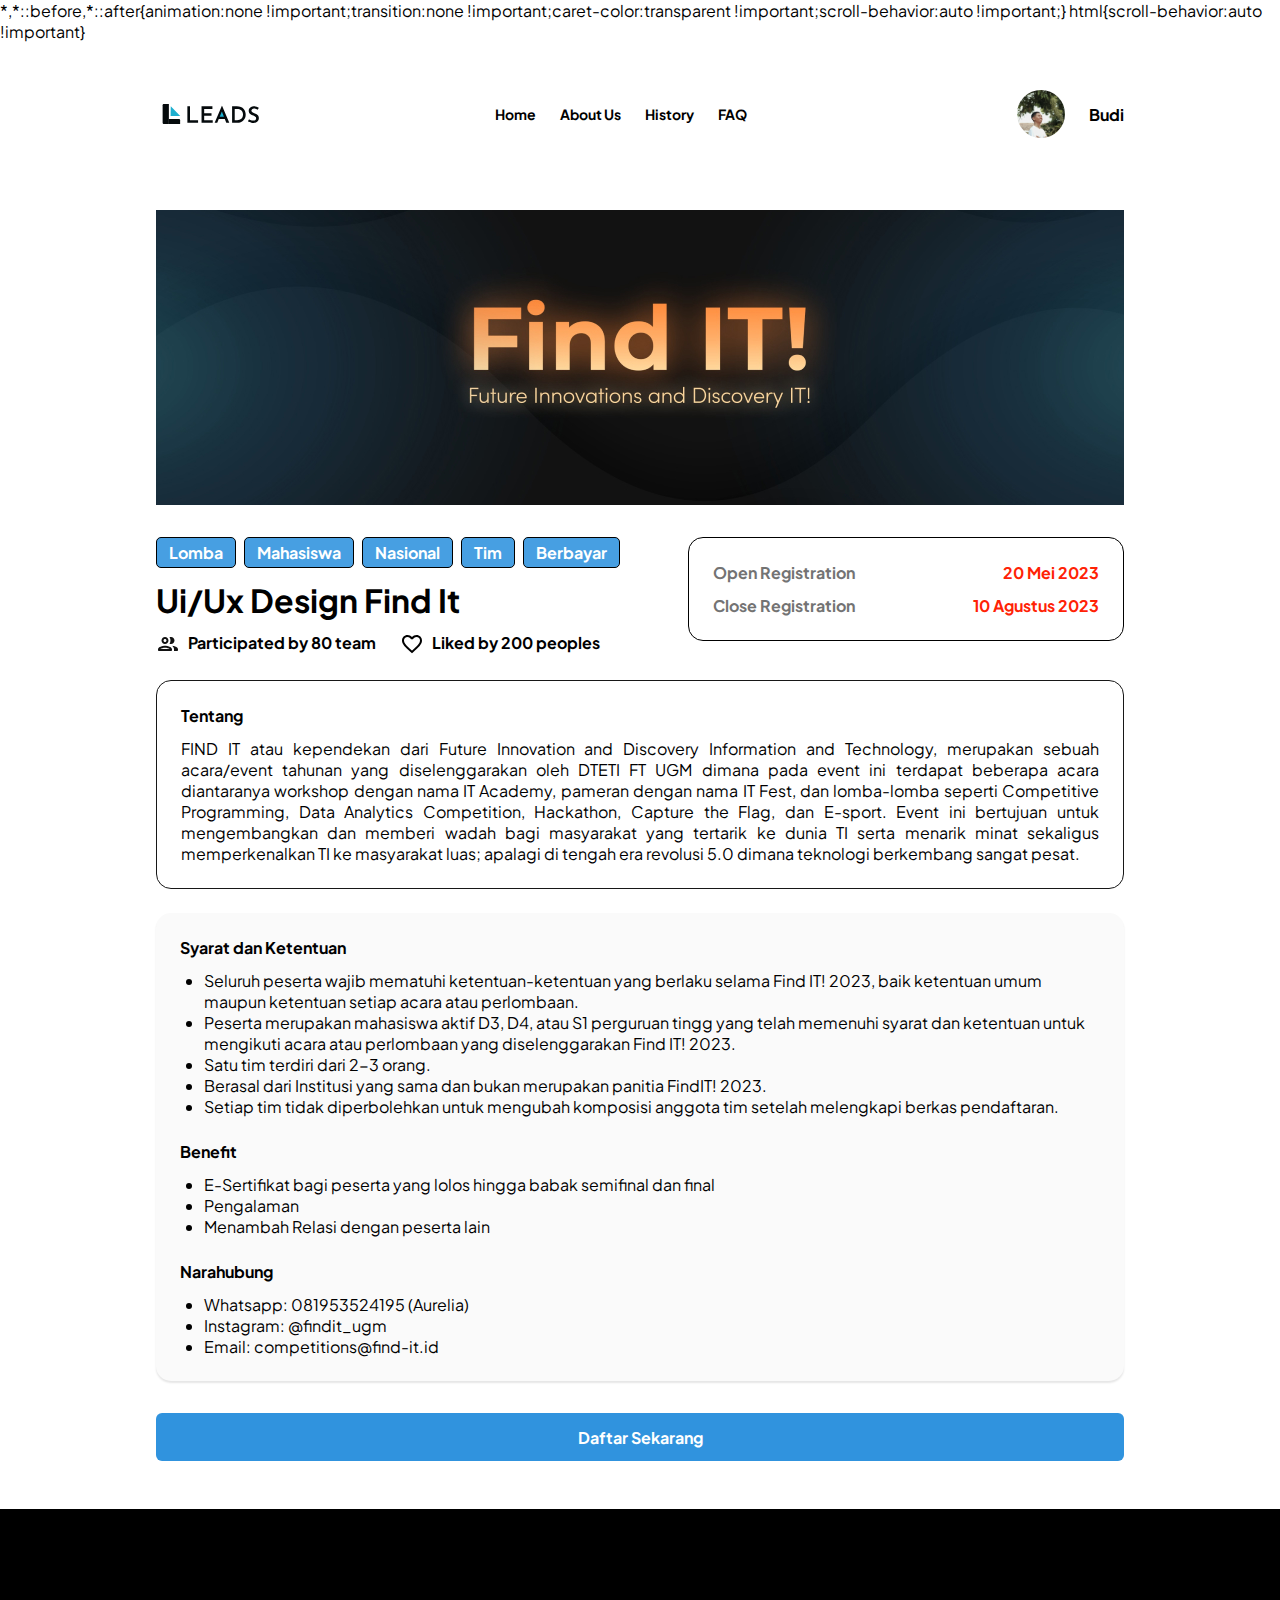
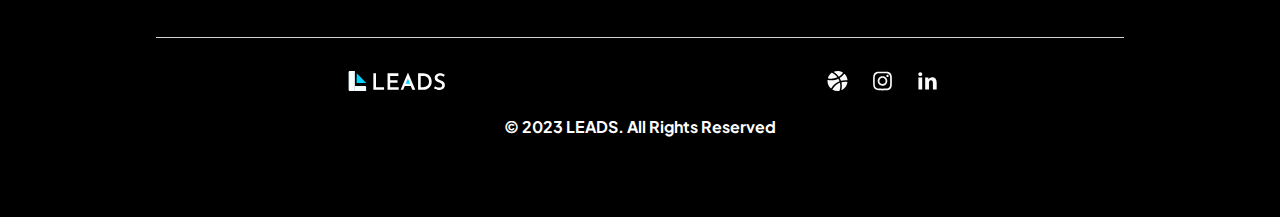
==== detail.html @ a9f7bf2e "`fix:` Introduce Bugfix for Firefox FOUC" ====
<!DOCTYPE html>
<html lang="en">
  <head>
    <meta charset="UTF-8" />
    <meta name="viewport" content="width=device-width, initial-scale=1.0" />
    <link
      rel="stylesheet"
      href="https://cdnjs.cloudflare.com/ajax/libs/font-awesome/6.0.0-beta2/css/all.min.css"
      integrity="sha512-YWzhKL2whUzgiheMoBFwW8CKV4qpHQAEuvilg9FAn5VJUDwKZZxkJNuGM4XkWuk94WCrrwslk8yWNGmY1EduTA=="
      crossorigin="anonymous"
      referrerpolicy="no-referrer"
    />
    <link rel="stylesheet" href="Styles/global.css" />
    <link rel="stylesheet" href="Styles/header-footer.css" />
    <link rel="stylesheet" href="Styles/detail.css" />
    <script src="JS/firefox-bugfix.js"></script>
    <script defer src="JS/detail.js"></script>
    <script defer src="JS/header-footer.js"></script>
  </head>
  <body>
    <header class="main-container header-container">
      <img alt="logo" src="Assets/logo-black.svg" class="logo" />
      <input type="checkbox" id="check" />
      <div class="menu">
        <div class="nav">
          <a href="home.html">Home</a>
          <a href="landing.html">About Us</a>
          <a href="#">History</a>
          <a href="#">FAQ</a>
        </div>
        <a href="profile.html" class="user-mobile">Profile</a>
        <div class="user-header-container" id="profile-link">
          <img
            alt="photo profile"
            src="Assets/Profile/photo-profile.png"
            class="user-image"
          />
          <p class="user-name">Budi</p>
        </div>
        <label for="check" class="close-menu"
          ><i class="fas fa-times"></i
        ></label>
      </div>
      <label for="check" class="open-menu"><i class="fas fa-bars"></i></label>
    </header>
    <main class="main-container">
      <img alt="banner" src="Assets/Detail/banner.jpg" class="banner" />
      <div class="detail-top-container">
        <div class="title-container">
          <div class="tags">
            <span class="tag">Lomba</span>
            <span class="tag">Mahasiswa</span>
            <span class="tag">Nasional</span>
            <span class="tag">Tim</span>
            <span class="tag">Berbayar</span>
          </div>
          <h1>Ui/Ux Design Find It</h1>
          <div class="statistics-container">
            <div>
              <img
                alt="participants"
                src="Assets/Detail/participants.svg"
              />
              <p>Participated by 80 team</p>
            </div>
            <div>
              <img alt="participants" src="Assets/Detail/liked.svg" />
              <p>Liked by 200 peoples</p>
            </div>
          </div>
        </div>
        <div class="deadline-container">
          <div class="deadline-between">
            <p>Open Registration</p>
            <span>20 Mei 2023</span>
          </div>
          <div class="deadline-between">
            <p>Close Registration</p>
            <span>10 Agustus 2023</span>
          </div>
        </div>
      </div>
      <div class="about">
        <span>Tentang</span>
        <p style="text-align: justify">
          FIND IT atau kependekan dari Future Innovation and Discovery
          Information and Technology, merupakan sebuah acara/event tahunan yang
          diselenggarakan oleh DTETI FT UGM dimana pada event ini terdapat
          beberapa acara diantaranya workshop dengan nama IT Academy, pameran
          dengan nama IT Fest, dan lomba-lomba seperti Competitive Programming,
          Data Analytics Competition, Hackathon, Capture the Flag, dan E-sport.
          Event ini bertujuan untuk mengembangkan dan memberi wadah bagi
          masyarakat yang tertarik ke dunia TI serta menarik minat sekaligus
          memperkenalkan TI ke masyarakat luas; apalagi di tengah era revolusi
          5.0 dimana teknologi berkembang sangat pesat.
        </p>
      </div>
      <div class="details">
        <div>
          <span>Syarat dan Ketentuan</span>
          <ul>
            <li>
              Seluruh peserta wajib mematuhi ketentuan-ketentuan yang berlaku
              selama Find IT! 2023, baik ketentuan umum maupun ketentuan setiap
              acara atau perlombaan.
            </li>
            <li>
              Peserta merupakan mahasiswa aktif D3, D4, atau S1 perguruan tingg
              yang telah memenuhi syarat dan ketentuan untuk mengikuti acara
              atau perlombaan yang diselenggarakan Find IT! 2023.
            </li>
            <li>Satu tim terdiri dari 2-3 orang.</li>
            <li>
              Berasal dari Institusi yang sama dan bukan merupakan panitia
              FindIT! 2023.
            </li>
            <li>
              Setiap tim tidak diperbolehkan untuk mengubah komposisi anggota
              tim setelah melengkapi berkas pendaftaran.
            </li>
          </ul>
        </div>
        <div>
          <span>Benefit</span>
          <ul>
            <li>
              E-Sertifikat bagi peserta yang lolos hingga babak semifinal dan
              final
            </li>
            <li>Pengalaman</li>
            <li>Menambah Relasi dengan peserta lain</li>
          </ul>
        </div>
        <div>
          <span>Narahubung</span>
          <ul>
            <li>Whatsapp: 081953524195 (Aurelia)</li>
            <li>Instagram: @findit_ugm</li>
            <li>Email: competitions@find-it.id</li>
          </ul>
        </div>
      </div>
      <button class="regis-button">Daftar Sekarang</button>
    </main>
    <footer class="footer-container">
      <div class="main-container">
        <div class="footer-line"></div>
        <div class="footer-content">
          <img alt="logo" src="Assets/logo.svg" class="logo" />
          <div class="footer-icon">
            <img alt="logo" src="Assets/Footer/dribble.svg" />
            <img alt="logo" src="Assets/Footer/instagram.svg" />
            <img alt="logo" src="Assets/Footer/linkedin.svg" />
          </div>
        </div>
        <p class="copyright">&copy; 2023 LEADS. All Rights Reserved</p>
      </div>
    </footer>
  </body>
</html>
---- Styles/global.css ----
@import url("https://fonts.googleapis.com/css2?family=Plus+Jakarta+Sans:ital,wght@0,200;0,300;0,400;0,500;0,600;0,700;0,800;1,200;1,300;1,400;1,500;1,600;1,700;1,800&display=swap");

*,
*::before,
*::after {
  box-sizing: border-box;
}

* {
  display: block;
  box-sizing: border-box;
  font-family: "Plus Jakarta Sans", sans-serif;
  margin: 0;
  padding: 0;
}

.col-1 {
  width: 8.33%;
}

.col-2 {
  width: 16.6%;
}
.col-3 {
  width: 25%;
}
.col-4 {
  width: 33.33%;
}
.col-5 {
  width: 41.66%;
}
.col-6 {
  width: 50%;
}
.col-7 {
  width: 58.33%;
}
.col-8 {
  width: 66.66%;
}
.col-9 {
  width: 75%;
}
.col-10 {
  width: 83.33%;
}
.col-11 {
  width: 91.66%;
}
.col-12 {
  width: 100%;
}

body {
  min-height: 100vh;
  background-color: white;
}

.main-container {
  margin: 48px 156px 0 156px;
}

body::-webkit-scrollbar {
  display: none;
}

a {
  text-decoration: none;
  color: inherit;
}

@media only screen and (width <= 1240px) {
  .main-container {
    margin: 48px 24px 0 24px;
  }
}

@media only screen and (width <= 904px) {
  .main-container {
    margin: 48px 32px 0 32px;
  }
}

@media only screen and (width <= 600px) {
  .main-container {
    margin: 48px 16px 0 16px;
  }
}

/* responsive images/videos */
img,
picture,
svg,
video {
  display: block;
  max-width: 100%;
}
---- Styles/header-footer.css ----
.header-container {
  display: flex;
  flex-direction: row;
  justify-content: space-between;
  align-items: center;
  padding-bottom: 24px;
}

.logo {
  width: 112px;
  height: 20px;
}

.menu {
  display: flex;
  justify-content: space-between;
  align-items: center;
  flex-basis: 65%;
}

.nav,
.footer-icon {
  display: flex;
  flex-direction: row;
  font-size: 14px;
  font-weight: bold;
  gap: 24px;
  color: #000000;
}

.nav > a:hover {
  cursor: pointer;
  color: #72B6E9;
  font-weight: bold;
}

#check {
  display: none;
}

.button-header-container,
.user-header-container {
  display: flex;
  align-items: center;
  gap: 24px;
}

.user-header-container {
  cursor: pointer;
}

.user-name {
  font-weight: bold;
}

.register-button {
  background-color: #3093de;
  border: none;
  border-radius: 6px;
  color: white;
  padding: 10px 20px;
  text-align: center;
  text-decoration: none;
  display: inline-block;
  font-size: 14px;
  cursor: pointer;
}

.login-button {
  background-color: transparent;
  border: 1px solid #171717;
  border-radius: 6px;
  padding: 10px 20px;
  text-align: center;
  text-decoration: none;
  display: inline-block;
  font-size: 14px;
  font-weight: bold;
  cursor: pointer;
}

.user-image {
  aspect-ratio: 1;
  width: 48px;
  height: 48px;
  border-radius: 100px;
}

.user-mobile {
  display: none;
  font-size: 24px;
  font-weight: bold;
  text-align: center;
  color: #FFFFFF;
}

.open-menu,
.close-menu {
  position: absolute;
  cursor: pointer;
  font-size: 24px;
  display: none;
}

.open-menu {
  top: 7.5%;
  right: 32px;
  color: #000000;
  transform: translateY(-50%);
}

.close-menu {
  top: 5%;
  right: 32px;
  color: #FFFFFF;
}

.footer-container {
  margin-top: 48px;
  height: fit-content;
  width: 100%;
  background: #000000;
  padding: 80px 0;
  color: #ffffff;
}

.footer-line {
  height: 1px;
  width: 100%;
  background: #d2d5da;
  margin-bottom: 32px;
}

.footer-content {
  display: flex;
  flex-direction: row;
  justify-content: space-around;
  color: white;
  align-items: center;
}

.copyright {
  font-size: 16px;
  color: #ffffff;
  font-weight: bold;
  text-align: center;
  margin-top: 24px;
}

@media (width <= 904px) {
  /* HEADER */
  .menu {
    flex-direction: column;
    align-items: center;
    justify-content: center;
    width: 100%;
    height: 100vh;
    position: fixed;
    top: 0;
    right: -100%;
    z-index: 9999;
    background-color: #72B6E9;
    transition: all 0.4s ease-in-out;
    gap: 32px;
  }

  .nav {
    flex-direction: column;
    gap: 48px;
    font-size: 24px;
    text-align: center;
    color: #FFFFFF;
  }

  .user-header-container {
    display: none;
  }

  .user-mobile {
    display: block;
  }

  .nav > a:hover,
  .login-button:hover,
  .register-button:hover,
  .user-mobile:hover {
    color: #FFFFFF;
    transition: all 0.2s ease-in-out;
    transform : scale(1.2);
  }

  .button-header-container {
    flex-direction: column;
    gap: 32px;
  }

  .register-button {
    background-color: transparent;
    border: none;
    color: #FFFFFF;
    font-size: 24px;
    font-weight: bold;
  }

  .login-button {
    border: none;
    font-size: 24px;
    color: #FFFFFF;
  }

  .open-menu,
  .close-menu {
    display: block;
  }
  #check:checked ~ .menu {
    right: 0;
  }
}

@media (width <= 600px) {
  /* FOOTER */
  .footer-content {
    flex-direction: column;
    gap: 24px;
  }
}
---- Styles/detail.css ----
span {
  font-weight: bold;
}

li {
  display: list-item;
  margin-left: 24px;
}

.banner {
  width: 100%;
  height: 295px;
  background-repeat: no-repeat;
  object-fit: cover;
}

.detail-top-container {
  display: flex;
  justify-content: space-between;
  margin-top: 32px;
}

.title-container {
  display: flex;
  flex-direction: column;
  width: 50%;
  height: fit-content;
  gap: 12px;
}

.deadline-container {
  display: flex;
  flex-direction: column;
  width: 45%;
  height: fit-content;
  border: 1px solid #000000;
  border-radius: 15px;
  padding: 24px;
  gap: 12px;
}

.deadline-between {
  display: flex;
  justify-content: space-between;
  font-weight: bold;
}

.deadline-between > p {
  color: #737373;
}

.deadline-between > span {
  color: #ff2205;
}

.tags {
  display: flex;
  flex-wrap: wrap;
  gap: 8px;
}

.tag {
  width: fit-content;
  height: fit-content;
  padding: 4px 12px;
  background: #479fe2;
  border: 1px solid #000000;
  border-radius: 5px;
  color: #ffffff;
  font-weight: bold;
  text-align: center;
}

.statistics-container {
  display: flex;
  gap: 24px;
}

.statistics-container > div {
  display: flex;
  font-weight: bold;
  gap: 8px;
}

.about {
  display: flex;
  flex-direction: column;
  width: 100%;
  height: fit-content;
  border: 1px solid #171717;
  border-radius: 15px;
  padding: 24px;
  margin-top: 24px;
  gap: 12px;
}

.details {
  display: flex;
  flex-direction: column;
  width: 100%;
  height: fit-content;
  background: #fafafa;
  box-shadow: 0px 2px 2px rgba(0, 0, 0, 0.1);
  border-radius: 15px;
  padding: 24px;
  margin-top: 24px;
  gap: 24px;
}

.details > div {
  display: flex;
  flex-direction: column;
  gap: 12px;
}

.regis-button {
  width: 100%;
  height: 48px;
  background-color: #3093de;
  border: none;
  border-radius: 6px;
  color: white;
  padding: 10px 20px;
  text-align: center;
  text-decoration: none;
  display: inline-block;
  font-size: 16px;
  font-weight: bold;
  margin-top: 32px;
  cursor: pointer;
}

@media (width <= 904px) {
  .detail-top-container {
    flex-direction: column;
    gap: 24px;
  }

  .banner {
    height: 200px;
  }

  .title-container {
    width: 100%;
  }

  .deadline-container {
    width: 100%;
  }
}

@media (width <= 600px) {
  .banner {
    height: 130px;
  }
}
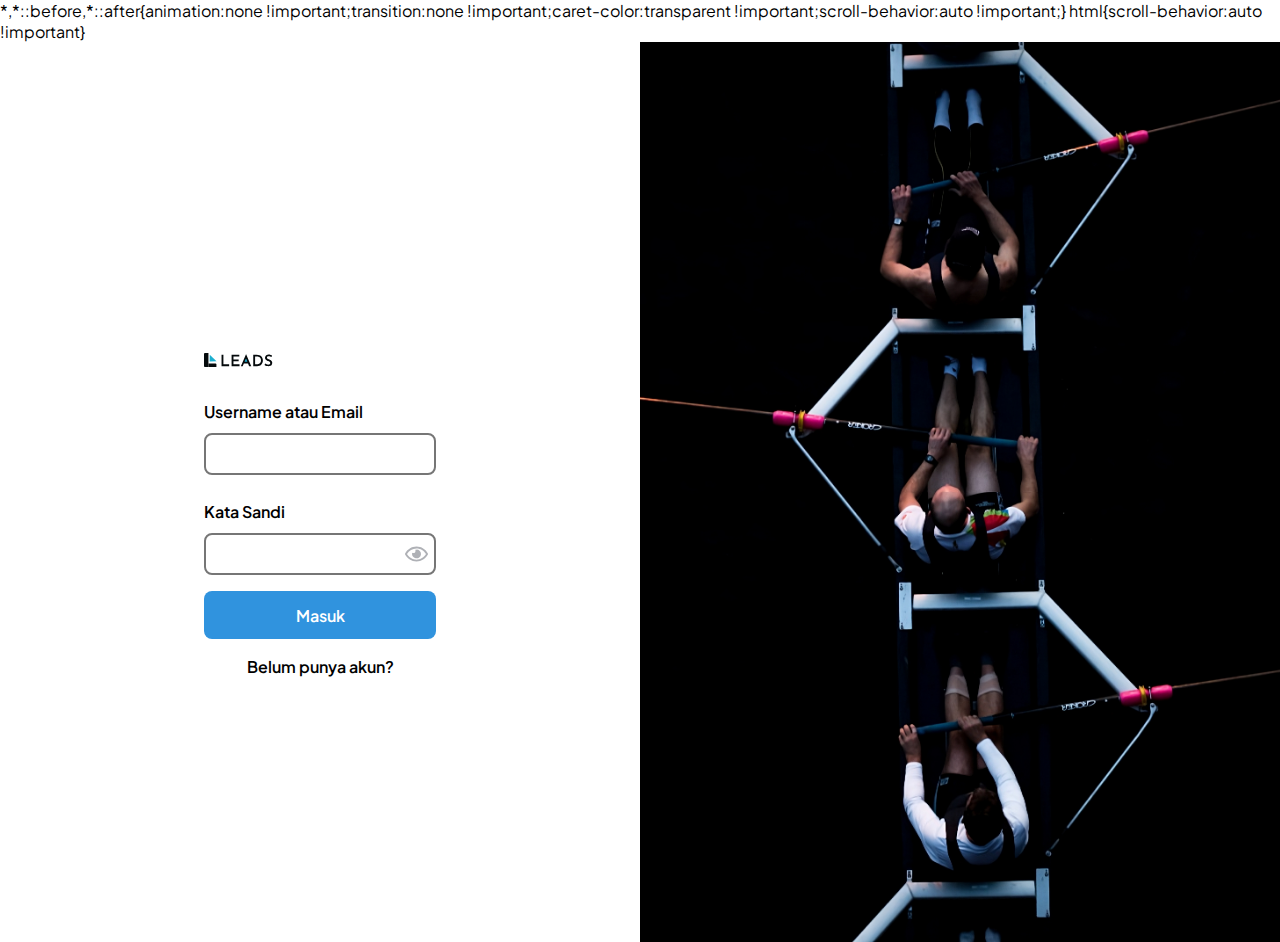
==== commit 493e3f9e: "feat: add login verification" ====
--- a/detail.html
+++ b/detail.html
@@ -14,6 +14,7 @@
     <link rel="stylesheet" href="Styles/header-footer.css" />
     <link rel="stylesheet" href="Styles/detail.css" />
     <script src="JS/firefox-bugfix.js"></script>
+    <script src="JS/login-verification.js"></script>
     <script defer src="JS/detail.js"></script>
     <script defer src="JS/header-footer.js"></script>
   </head>
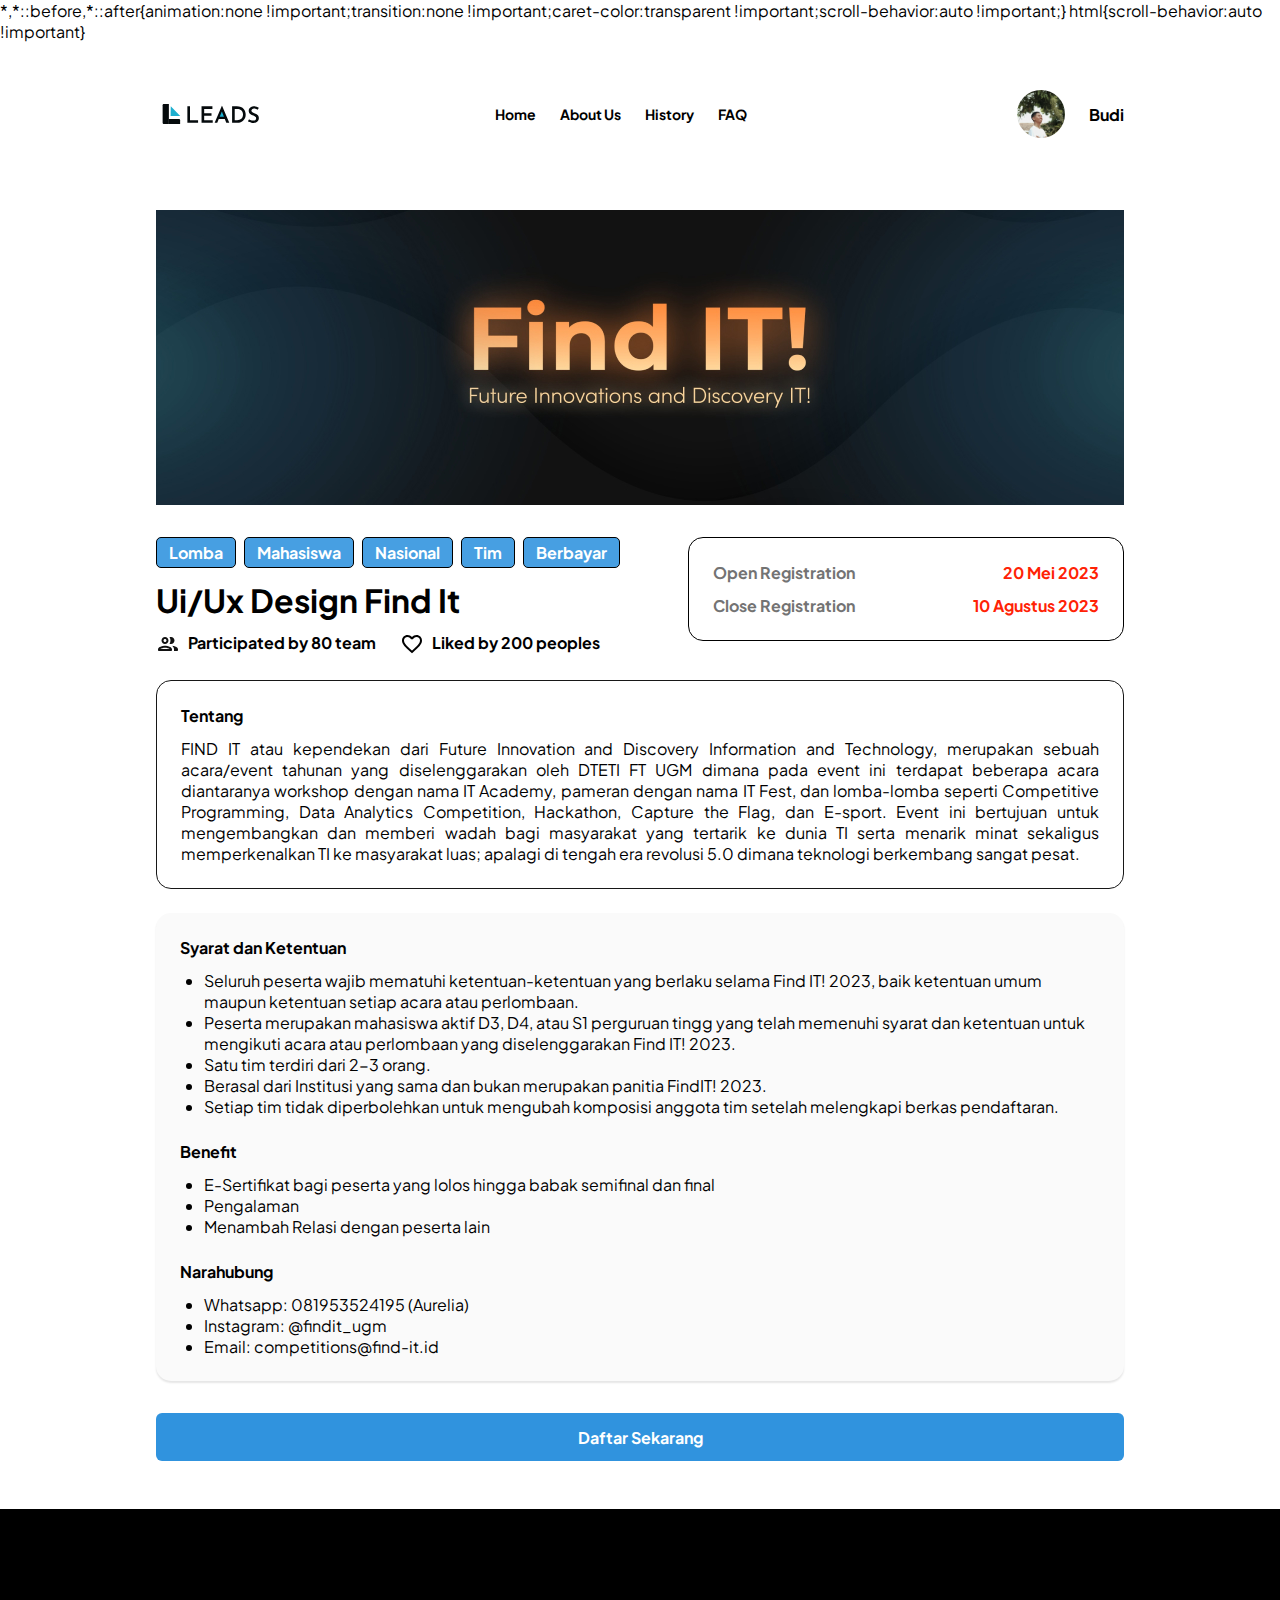
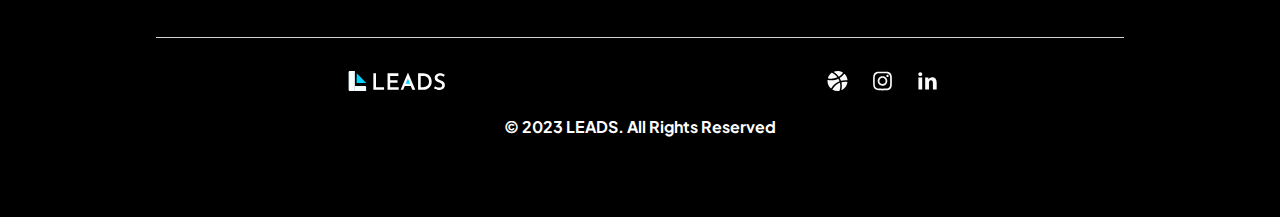
==== commit dafe5510: "`perf:` Improve pages image load" ====
--- a/detail.html
+++ b/detail.html
@@ -13,10 +13,11 @@
     <link rel="stylesheet" href="Styles/global.css" />
     <link rel="stylesheet" href="Styles/header-footer.css" />
     <link rel="stylesheet" href="Styles/detail.css" />
-    <script src="JS/firefox-bugfix.js"></script>
-    <script src="JS/login-verification.js"></script>
+    <link rel="stylesheet" href="Styles/lazy-load.css" />
+    <script defer src="JS/firefox-bugfix.js"></script>
     <script defer src="JS/detail.js"></script>
     <script defer src="JS/header-footer.js"></script>
+    <script defer src="JS/lazy-load.js"></script>
   </head>
   <body>
     <header class="main-container header-container">
@@ -31,21 +32,17 @@
         </div>
         <a href="profile.html" class="user-mobile">Profile</a>
         <div class="user-header-container" id="profile-link">
-          <img
-            alt="photo profile"
-            src="Assets/Profile/photo-profile.png"
-            class="user-image"
-          />
+          <img alt="photo profile" src="Assets/Profile/photo-profile.png" class="user-image" />
           <p class="user-name">Budi</p>
         </div>
-        <label for="check" class="close-menu"
-          ><i class="fas fa-times"></i
-        ></label>
+        <label for="check" class="close-menu"><i class="fas fa-times"></i></label>
       </div>
       <label for="check" class="open-menu"><i class="fas fa-bars"></i></label>
     </header>
     <main class="main-container">
-      <img alt="banner" src="Assets/Detail/banner.jpg" class="banner" />
+      <div class="blurred-img" style="background-image: url('Assets/Reduced/Detail/banner.jpg')">
+        <img alt="banner" src="Assets/Detail/banner.jpg" class="banner" />
+      </div>
       <div class="detail-top-container">
         <div class="title-container">
           <div class="tags">
@@ -58,10 +55,7 @@
           <h1>Ui/Ux Design Find It</h1>
           <div class="statistics-container">
             <div>
-              <img
-                alt="participants"
-                src="Assets/Detail/participants.svg"
-              />
+              <img alt="participants" src="Assets/Detail/participants.svg" />
               <p>Participated by 80 team</p>
             </div>
             <div>
@@ -84,16 +78,14 @@
       <div class="about">
         <span>Tentang</span>
         <p style="text-align: justify">
-          FIND IT atau kependekan dari Future Innovation and Discovery
-          Information and Technology, merupakan sebuah acara/event tahunan yang
-          diselenggarakan oleh DTETI FT UGM dimana pada event ini terdapat
-          beberapa acara diantaranya workshop dengan nama IT Academy, pameran
-          dengan nama IT Fest, dan lomba-lomba seperti Competitive Programming,
-          Data Analytics Competition, Hackathon, Capture the Flag, dan E-sport.
-          Event ini bertujuan untuk mengembangkan dan memberi wadah bagi
-          masyarakat yang tertarik ke dunia TI serta menarik minat sekaligus
-          memperkenalkan TI ke masyarakat luas; apalagi di tengah era revolusi
-          5.0 dimana teknologi berkembang sangat pesat.
+          FIND IT atau kependekan dari Future Innovation and Discovery Information and Technology,
+          merupakan sebuah acara/event tahunan yang diselenggarakan oleh DTETI FT UGM dimana pada
+          event ini terdapat beberapa acara diantaranya workshop dengan nama IT Academy, pameran
+          dengan nama IT Fest, dan lomba-lomba seperti Competitive Programming, Data Analytics
+          Competition, Hackathon, Capture the Flag, dan E-sport. Event ini bertujuan untuk
+          mengembangkan dan memberi wadah bagi masyarakat yang tertarik ke dunia TI serta menarik
+          minat sekaligus memperkenalkan TI ke masyarakat luas; apalagi di tengah era revolusi 5.0
+          dimana teknologi berkembang sangat pesat.
         </p>
       </div>
       <div class="details">
@@ -101,33 +93,26 @@
           <span>Syarat dan Ketentuan</span>
           <ul>
             <li>
-              Seluruh peserta wajib mematuhi ketentuan-ketentuan yang berlaku
-              selama Find IT! 2023, baik ketentuan umum maupun ketentuan setiap
-              acara atau perlombaan.
+              Seluruh peserta wajib mematuhi ketentuan-ketentuan yang berlaku selama Find IT! 2023,
+              baik ketentuan umum maupun ketentuan setiap acara atau perlombaan.
             </li>
             <li>
-              Peserta merupakan mahasiswa aktif D3, D4, atau S1 perguruan tingg
-              yang telah memenuhi syarat dan ketentuan untuk mengikuti acara
-              atau perlombaan yang diselenggarakan Find IT! 2023.
+              Peserta merupakan mahasiswa aktif D3, D4, atau S1 perguruan tingg yang telah memenuhi
+              syarat dan ketentuan untuk mengikuti acara atau perlombaan yang diselenggarakan Find
+              IT! 2023.
             </li>
             <li>Satu tim terdiri dari 2-3 orang.</li>
+            <li>Berasal dari Institusi yang sama dan bukan merupakan panitia FindIT! 2023.</li>
             <li>
-              Berasal dari Institusi yang sama dan bukan merupakan panitia
-              FindIT! 2023.
-            </li>
-            <li>
-              Setiap tim tidak diperbolehkan untuk mengubah komposisi anggota
-              tim setelah melengkapi berkas pendaftaran.
+              Setiap tim tidak diperbolehkan untuk mengubah komposisi anggota tim setelah melengkapi
+              berkas pendaftaran.
             </li>
           </ul>
         </div>
         <div>
           <span>Benefit</span>
           <ul>
-            <li>
-              E-Sertifikat bagi peserta yang lolos hingga babak semifinal dan
-              final
-            </li>
+            <li>E-Sertifikat bagi peserta yang lolos hingga babak semifinal dan final</li>
             <li>Pengalaman</li>
             <li>Menambah Relasi dengan peserta lain</li>
           </ul>
--- a/Styles/lazy-load.css
+++ b/Styles/lazy-load.css
@@ -0,0 +1,39 @@
+.blurred-img {
+  background-repeat: no-repeat;
+  background-size: cover;
+}
+
+.blurred-img img {
+  opacity: 0;
+  transition: opacity 250ms ease-in-out;
+}
+
+.blurred-img::before {
+  content: "";
+  position: absolute;
+  inset: 0;
+  opacity: 0;
+  animation: pulse 2.5s infinite;
+  background-color: var(--text-color);
+}
+
+.blurred-img.loaded::before {
+  animation: none;
+  content: none;
+}
+
+.blurred-img.loaded img {
+  opacity: 1;
+}
+
+@keyframes pulse {
+  0% {
+    opacity: 0;
+  }
+  50% {
+    opacity: 0.1;
+  }
+  100% {
+    opacity: 0;
+  }
+}
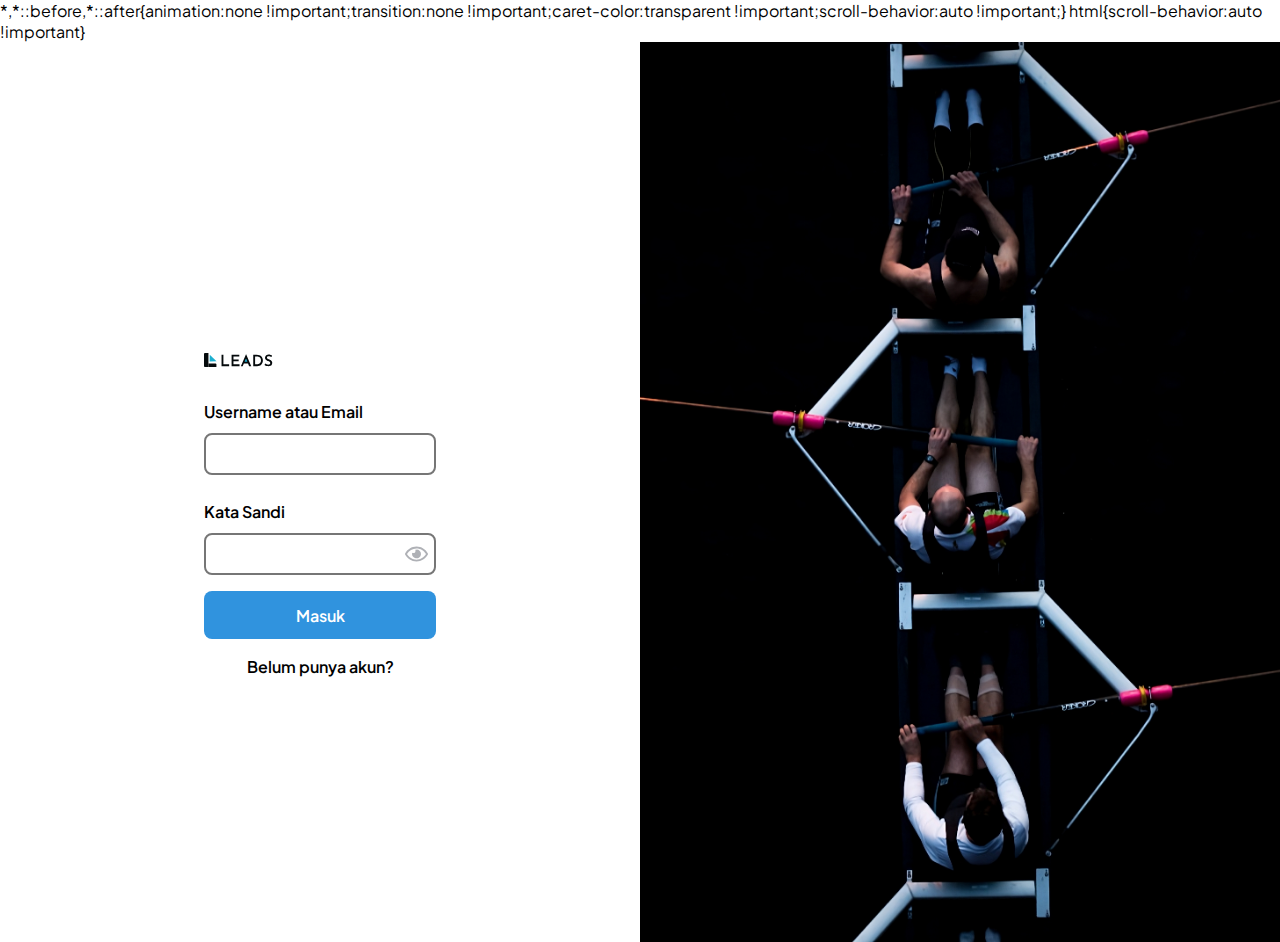
==== commit e93d15b4: "`fix:` Fixed merge conflict from Auth changes" ====
--- a/detail.html
+++ b/detail.html
@@ -15,6 +15,7 @@
     <link rel="stylesheet" href="Styles/detail.css" />
     <link rel="stylesheet" href="Styles/lazy-load.css" />
     <script defer src="JS/firefox-bugfix.js"></script>
+    <script src="JS/login-verification.js"></script>
     <script defer src="JS/detail.js"></script>
     <script defer src="JS/header-footer.js"></script>
     <script defer src="JS/lazy-load.js"></script>
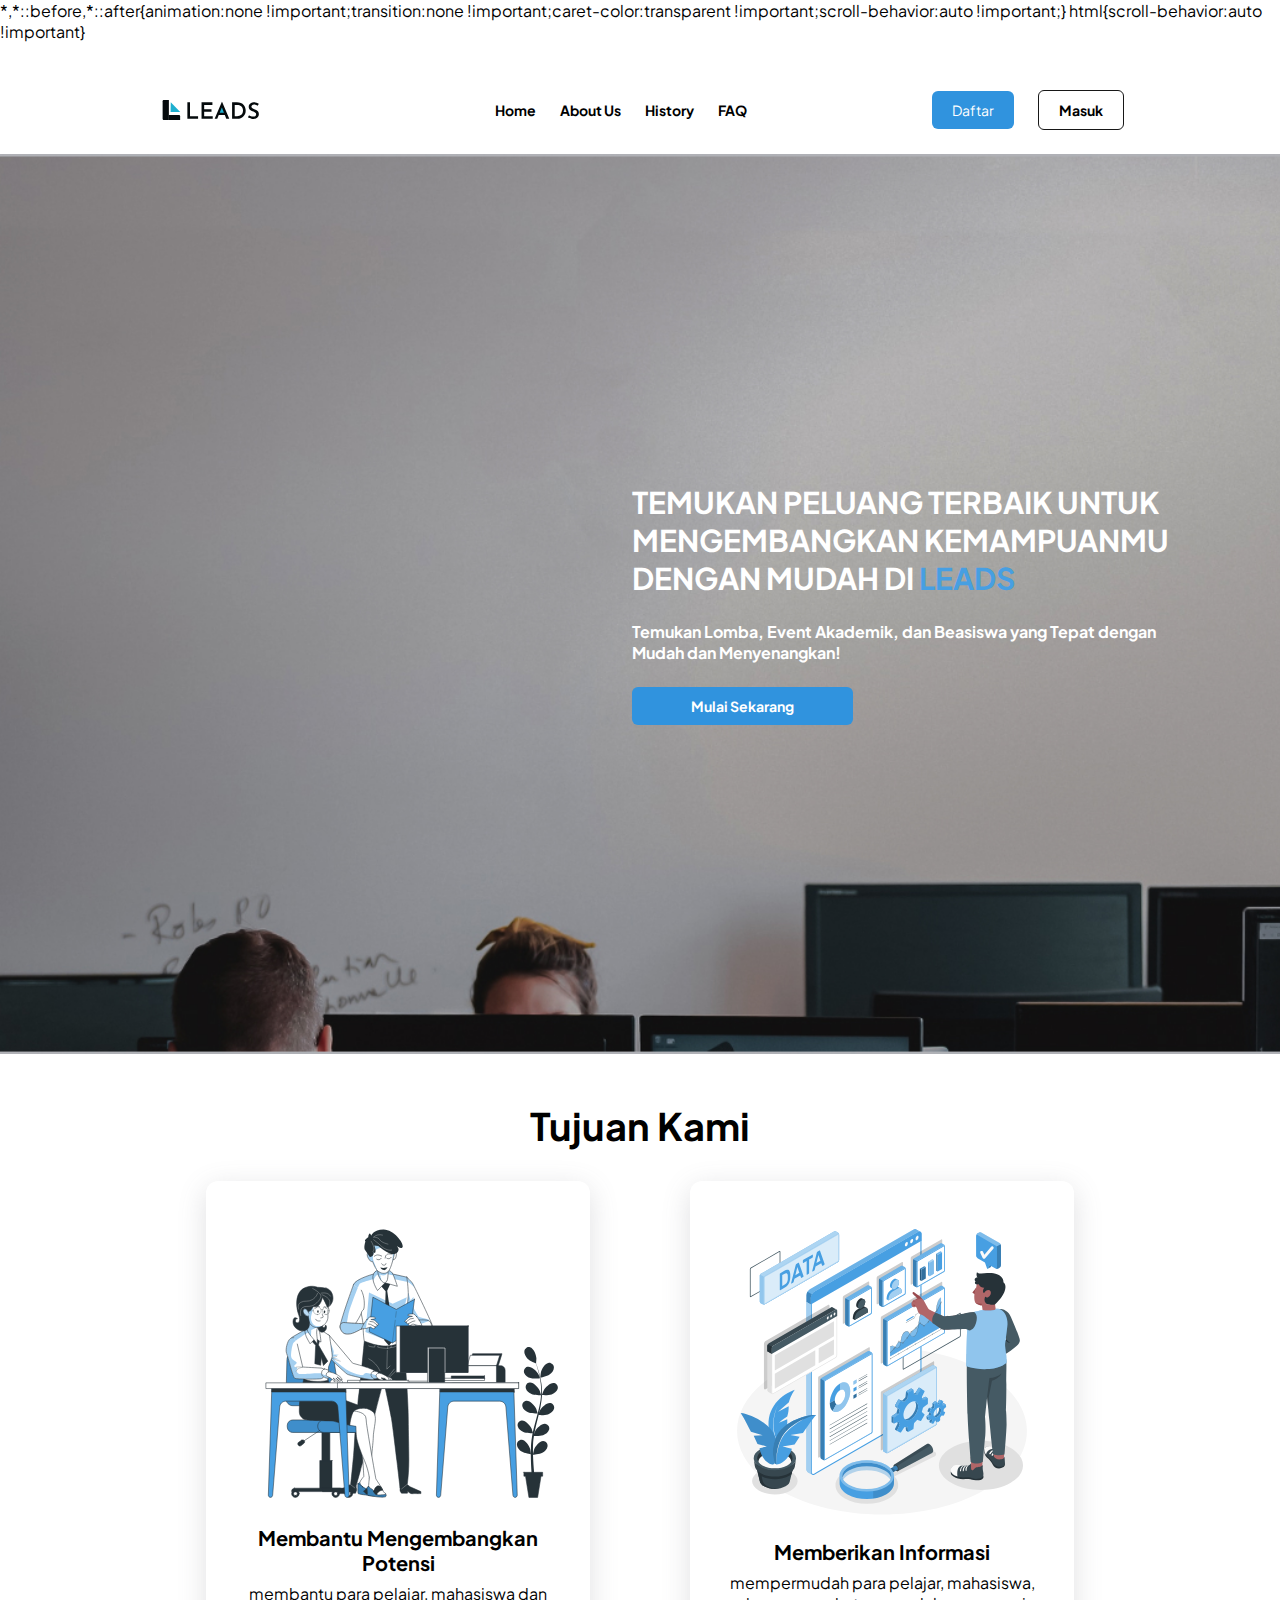
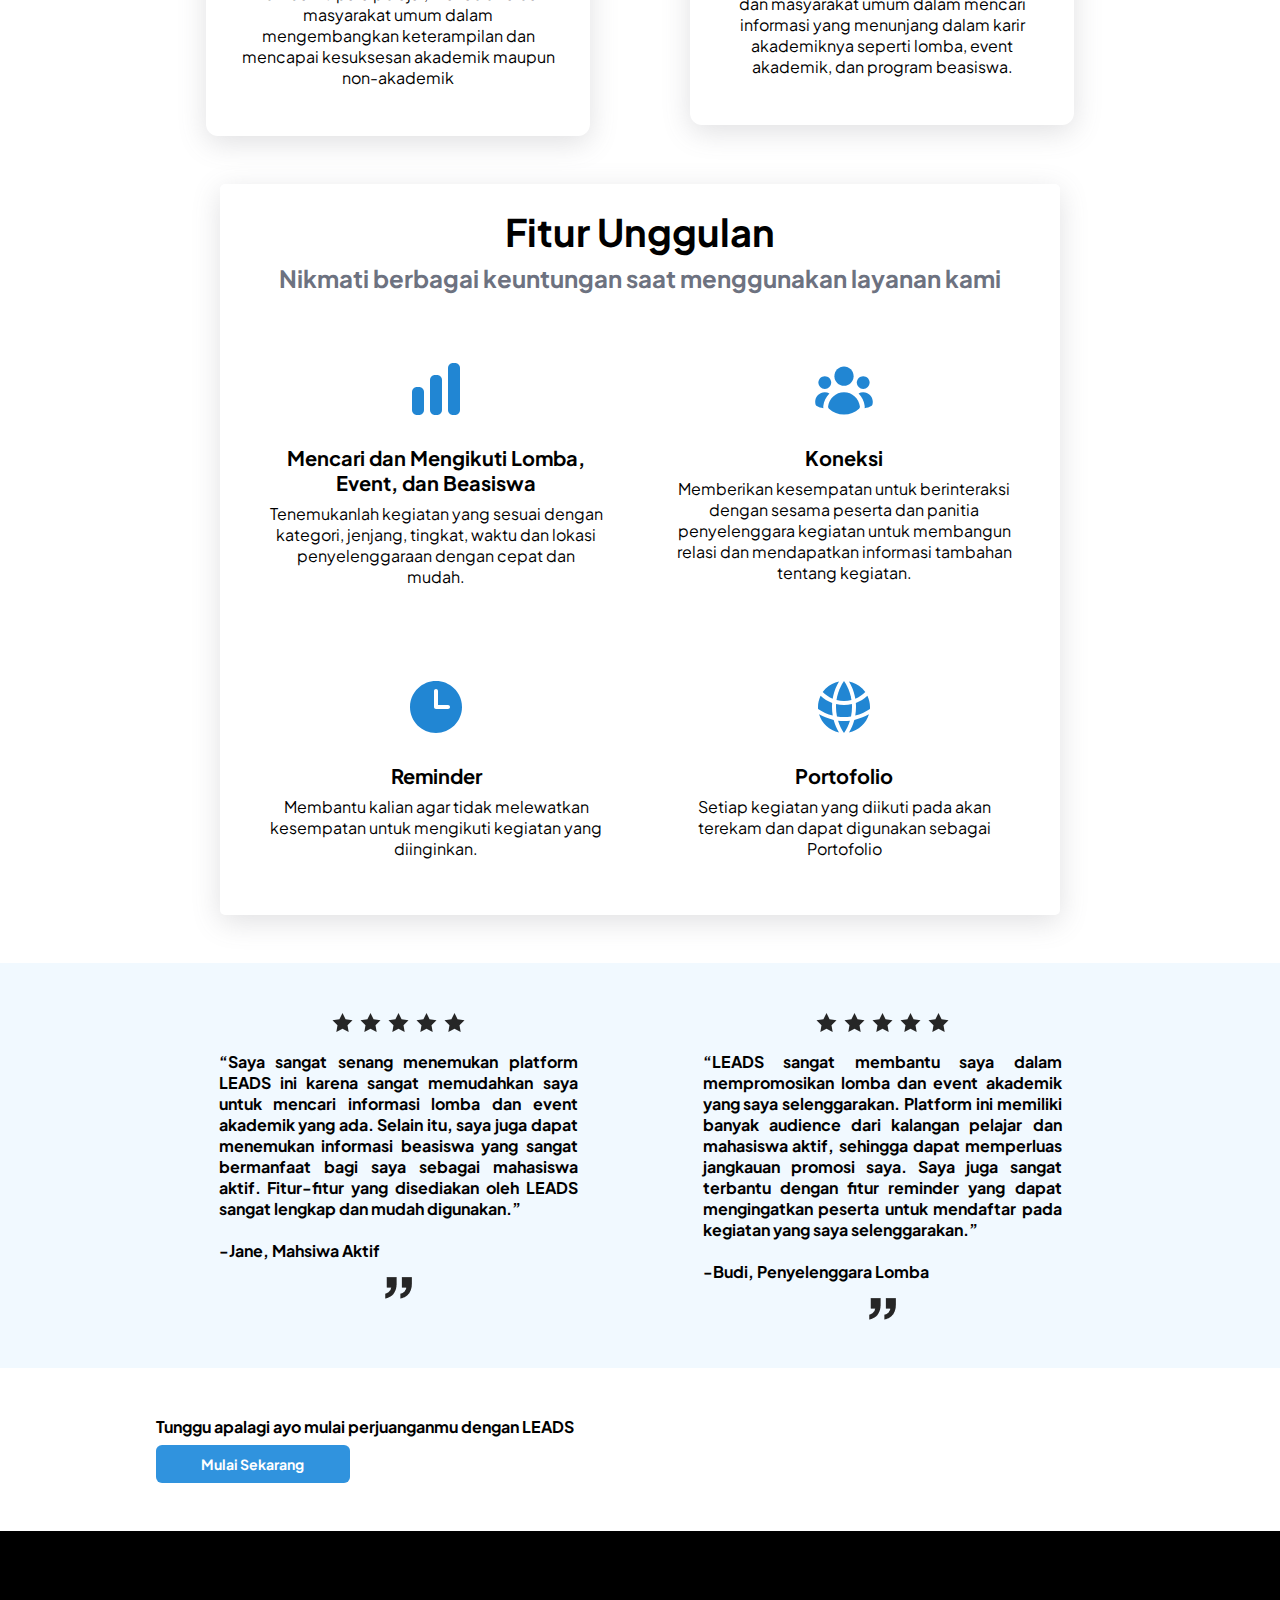
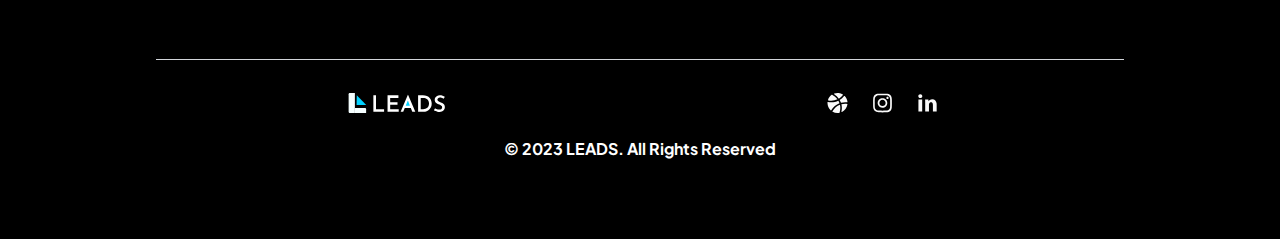
==== commit 96692624: "`refactor:` Refactor Index page into Landing page" ====
--- a/detail.html
+++ b/detail.html
@@ -27,7 +27,7 @@
       <div class="menu">
         <div class="nav">
           <a href="home.html">Home</a>
-          <a href="landing.html">About Us</a>
+          <a href="index.html">About Us</a>
           <a href="#">History</a>
           <a href="#">FAQ</a>
         </div>
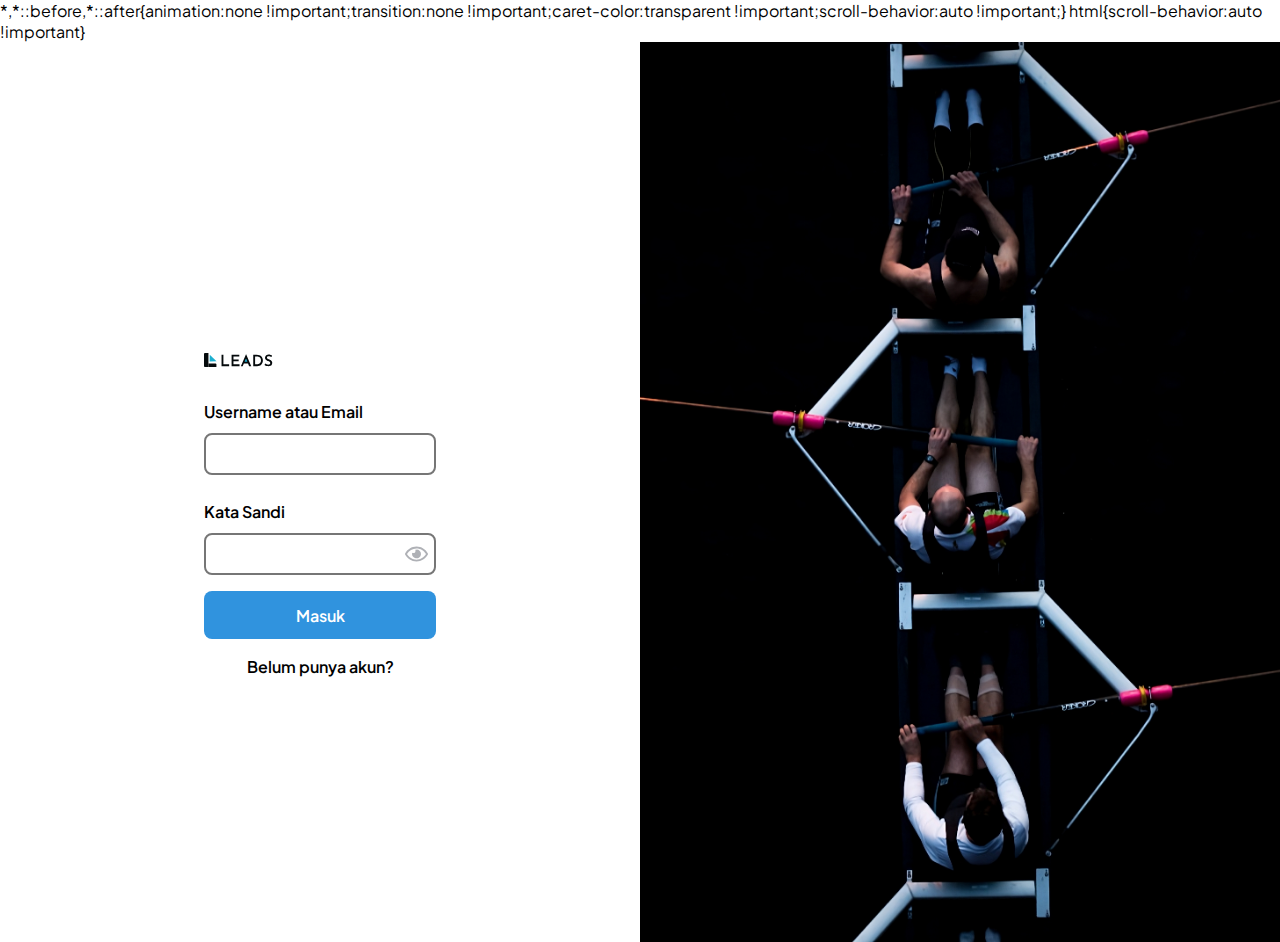
==== commit 25dc8e45: "`fix:` Fix details page username" ====
--- a/detail.html
+++ b/detail.html
@@ -34,7 +34,7 @@
         <a href="profile.html" class="user-mobile">Profile</a>
         <div class="user-header-container" id="profile-link">
           <img alt="photo profile" src="Assets/Profile/photo-profile.png" class="user-image" />
-          <p class="user-name">Budi</p>
+          <p class="user-name"></p>
         </div>
         <label for="check" class="close-menu"><i class="fas fa-times"></i></label>
       </div>
